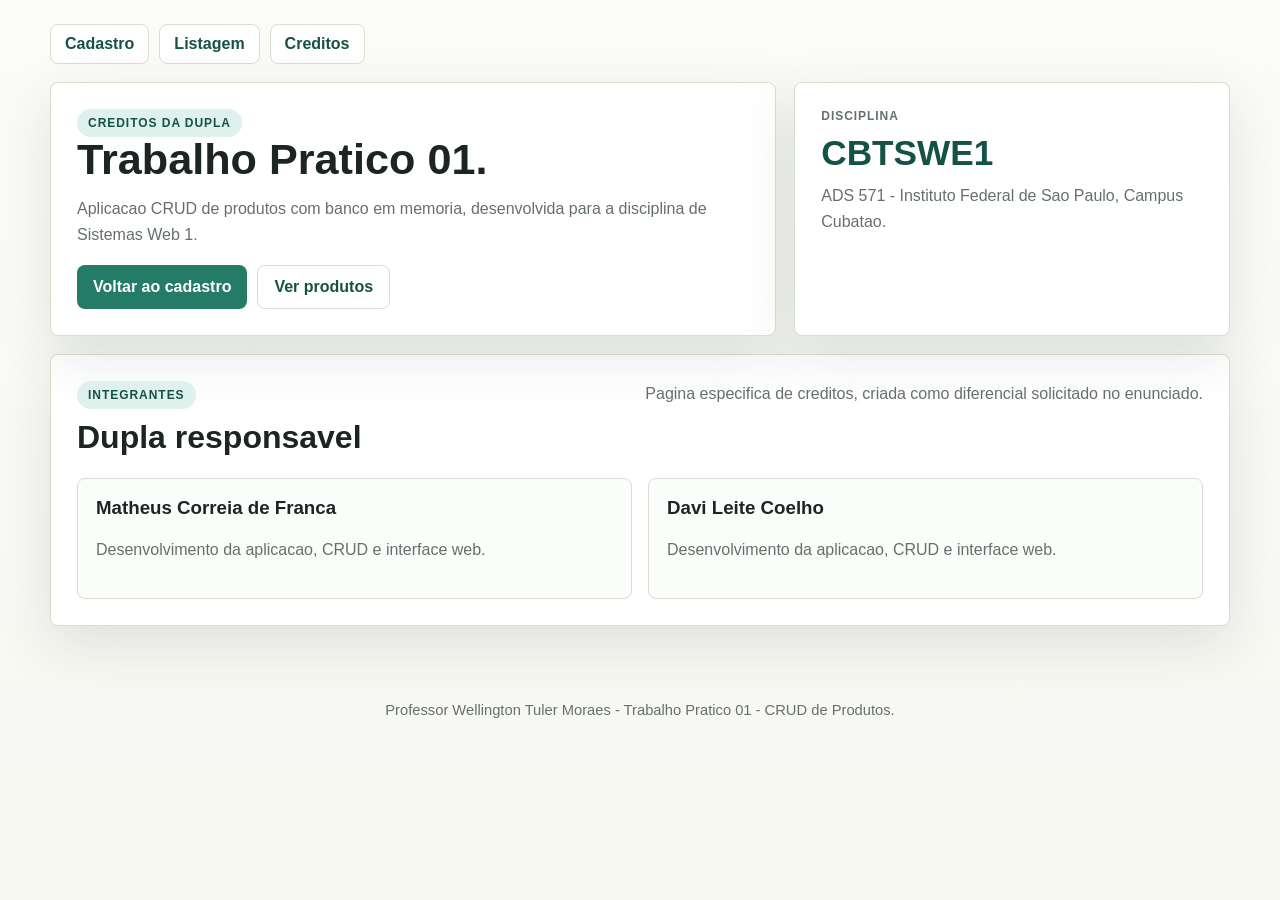
==== src/main/webapp/creditos.html @ f468942f "TP02-CBTSWE1: CRUD completo com banco em memória, validação, UI moderna e deploy automático - 11 ser" ====
<!DOCTYPE html>
<html lang="pt-BR">
<head>
    <meta charset="UTF-8">
    <meta name="viewport" content="width=device-width, initial-scale=1.0">
    <title>Creditos</title>
    <link rel="stylesheet" href="style.css">
</head>
<body>
    <main class="page">
        <nav class="menu">
            <a href="index.html">Cadastro</a>
            <a href="ViewServlet">Listagem</a>
            <a href="creditos.html">Creditos</a>
        </nav>

        <section class="hero">
            <article class="hero-card">
                <span class="eyebrow">Creditos da dupla</span>
                <h1>Trabalho Pratico 01.</h1>
                <p class="hero-copy">Aplicacao CRUD de produtos com banco em memoria, desenvolvida para a disciplina de Sistemas Web 1.</p>
                <div class="actions">
                    <a href="index.html" class="btn btn-primary">Voltar ao cadastro</a>
                    <a href="ViewServlet" class="btn btn-secondary">Ver produtos</a>
                </div>
            </article>

            <aside class="hero-aside">
                <div class="stat-card">
                    <div class="stat-label">Disciplina</div>
                    <div class="stat-value">CBTSWE1</div>
                    <p class="stat-note">ADS 571 - Instituto Federal de Sao Paulo, Campus Cubatao.</p>
                </div>
            </aside>
        </section>

        <section class="panel">
            <div class="panel-header">
                <div>
                    <span class="eyebrow">Integrantes</span>
                    <h2 class="panel-title">Dupla responsavel</h2>
                </div>
                <p>Pagina especifica de creditos, criada como diferencial solicitado no enunciado.</p>
            </div>

            <div class="credits-list">
                <article class="credit-card">
                    <h3>Matheus Correia de Franca</h3>
                    <p>Desenvolvimento da aplicacao, CRUD e interface web.</p>
                </article>
                <article class="credit-card">
                    <h3>Davi Leite Coelho</h3>
                    <p>Desenvolvimento da aplicacao, CRUD e interface web.</p>
                </article>
            </div>
        </section>
    </main>

    <footer class="footer">
        Professor Wellington Tuler Moraes - Trabalho Pratico 01 - CRUD de Produtos.
    </footer>
</body>
</html>
---- src/main/webapp/style.css ----
:root {
    --bg: #f7f7f2;
    --panel: #ffffff;
    --line: #d8ddd2;
    --text: #1d2522;
    --muted: #66706b;
    --brand: #247c68;
    --brand-deep: #155246;
    --brand-soft: #dff1ec;
    --accent: #c4872c;
    --danger: #a84536;
    --shadow: 0 18px 55px rgba(31, 49, 43, 0.12);
}

* { box-sizing: border-box; }

body {
    margin: 0;
    min-height: 100vh;
    font-family: "Segoe UI", Arial, sans-serif;
    color: var(--text);
    background: linear-gradient(180deg, #fbfcf8 0%, var(--bg) 100%);
}

a { color: inherit; text-decoration: none; }

.page {
    width: min(1180px, calc(100% - 32px));
    margin: 0 auto;
    padding: 24px 0 48px;
}

.menu {
    display: flex;
    flex-wrap: wrap;
    gap: 10px;
    margin-bottom: 18px;
}

.menu a {
    border: 1px solid var(--line);
    border-radius: 8px;
    background: var(--panel);
    padding: 10px 14px;
    color: var(--brand-deep);
    font-weight: 700;
}

.hero {
    display: grid;
    grid-template-columns: 1.25fr 0.75fr;
    gap: 18px;
    margin-bottom: 18px;
}

.hero-card,
.panel,
.stat-card,
.message-card,
.table-wrap {
    background: var(--panel);
    border: 1px solid var(--line);
    border-radius: 8px;
    box-shadow: var(--shadow);
}

.hero-card,
.panel,
.stat-card,
.message-card {
    padding: 26px;
}

.eyebrow {
    display: inline-flex;
    border-radius: 999px;
    padding: 7px 11px;
    background: var(--brand-soft);
    color: var(--brand-deep);
    font-size: 12px;
    font-weight: 800;
    letter-spacing: 0.08em;
    text-transform: uppercase;
}

h1,
h2,
h3,
p {
    margin-top: 0;
}

h1 {
    margin-bottom: 14px;
    font-size: 2.7rem;
    line-height: 1.04;
}

.hero-copy,
.panel p,
.stat-note,
.hint,
.footer,
.message-card p {
    color: var(--muted);
    line-height: 1.65;
}

.actions,
.form-actions,
.secondary-actions {
    display: flex;
    flex-wrap: wrap;
    gap: 10px;
}

.centered { justify-content: center; }

.btn {
    border: 0;
    border-radius: 8px;
    padding: 12px 16px;
    display: inline-flex;
    align-items: center;
    justify-content: center;
    min-height: 42px;
    font-weight: 800;
    cursor: pointer;
}

.btn-primary {
    background: var(--brand);
    color: #fff;
}

.btn-secondary {
    border: 1px solid var(--line);
    background: #fff;
    color: var(--brand-deep);
}

.btn-ghost {
    border: 1px solid rgba(168, 69, 54, 0.24);
    background: rgba(168, 69, 54, 0.08);
    color: var(--danger);
}

.hero-aside {
    display: grid;
    gap: 18px;
}

.stat-label {
    color: var(--muted);
    font-size: 12px;
    font-weight: 800;
    letter-spacing: 0.08em;
    text-transform: uppercase;
}

.stat-value {
    margin: 10px 0;
    font-size: 2.2rem;
    font-weight: 900;
    color: var(--brand-deep);
}

.panel-header {
    display: flex;
    justify-content: space-between;
    gap: 16px;
    align-items: flex-start;
    margin-bottom: 22px;
}

.panel-title {
    margin: 10px 0 0;
    font-size: 2rem;
}

.grid-2 {
    display: grid;
    grid-template-columns: repeat(2, minmax(0, 1fr));
    gap: 16px;
}

.field {
    display: grid;
    gap: 7px;
}

.field.full { grid-column: 1 / -1; }

label {
    font-weight: 800;
}

input,
textarea {
    width: 100%;
    border: 1px solid var(--line);
    border-radius: 8px;
    background: #fff;
    padding: 13px 14px;
    font: inherit;
    color: var(--text);
}

input:focus,
textarea:focus {
    outline: 3px solid rgba(36, 124, 104, 0.16);
    border-color: var(--brand);
}

.form-actions {
    margin-top: 22px;
}

.table-wrap {
    overflow-x: auto;
}

table {
    width: 100%;
    min-width: 920px;
    border-collapse: collapse;
}

th,
td {
    padding: 14px 12px;
    text-align: left;
    border-bottom: 1px solid var(--line);
    vertical-align: top;
}

thead {
    background: #edf5f2;
}

.pill {
    display: inline-flex;
    padding: 6px 10px;
    border-radius: 999px;
    background: var(--brand-soft);
    color: var(--brand-deep);
    font-weight: 800;
}

.toast {
    margin-top: 16px;
    display: inline-flex;
    border-radius: 8px;
    padding: 10px 12px;
    background: #fff7e8;
    color: #6f4b12;
    border: 1px solid #efd7aa;
    font-weight: 700;
}

.empty-state,
.message-layout {
    text-align: center;
}

.message-layout {
    min-height: calc(100vh - 92px);
    display: grid;
    place-items: center;
}

.message-card {
    width: min(720px, 100%);
}

.credits-list {
    display: grid;
    grid-template-columns: repeat(2, minmax(0, 1fr));
    gap: 16px;
}

.credit-card {
    border: 1px solid var(--line);
    border-radius: 8px;
    padding: 18px;
    background: #fbfdfb;
}

.footer {
    width: min(1180px, calc(100% - 32px));
    margin: 24px auto 0;
    text-align: center;
    font-size: 0.92rem;
}

@media (max-width: 820px) {
    .hero,
    .grid-2,
    .credits-list {
        grid-template-columns: 1fr;
    }

    h1 {
        font-size: 2.1rem;
    }

    .panel-header {
        display: block;
    }
}

@media (max-width: 560px) {
    .actions,
    .form-actions,
    .secondary-actions {
        flex-direction: column;
    }

    .btn {
        width: 100%;
    }
}
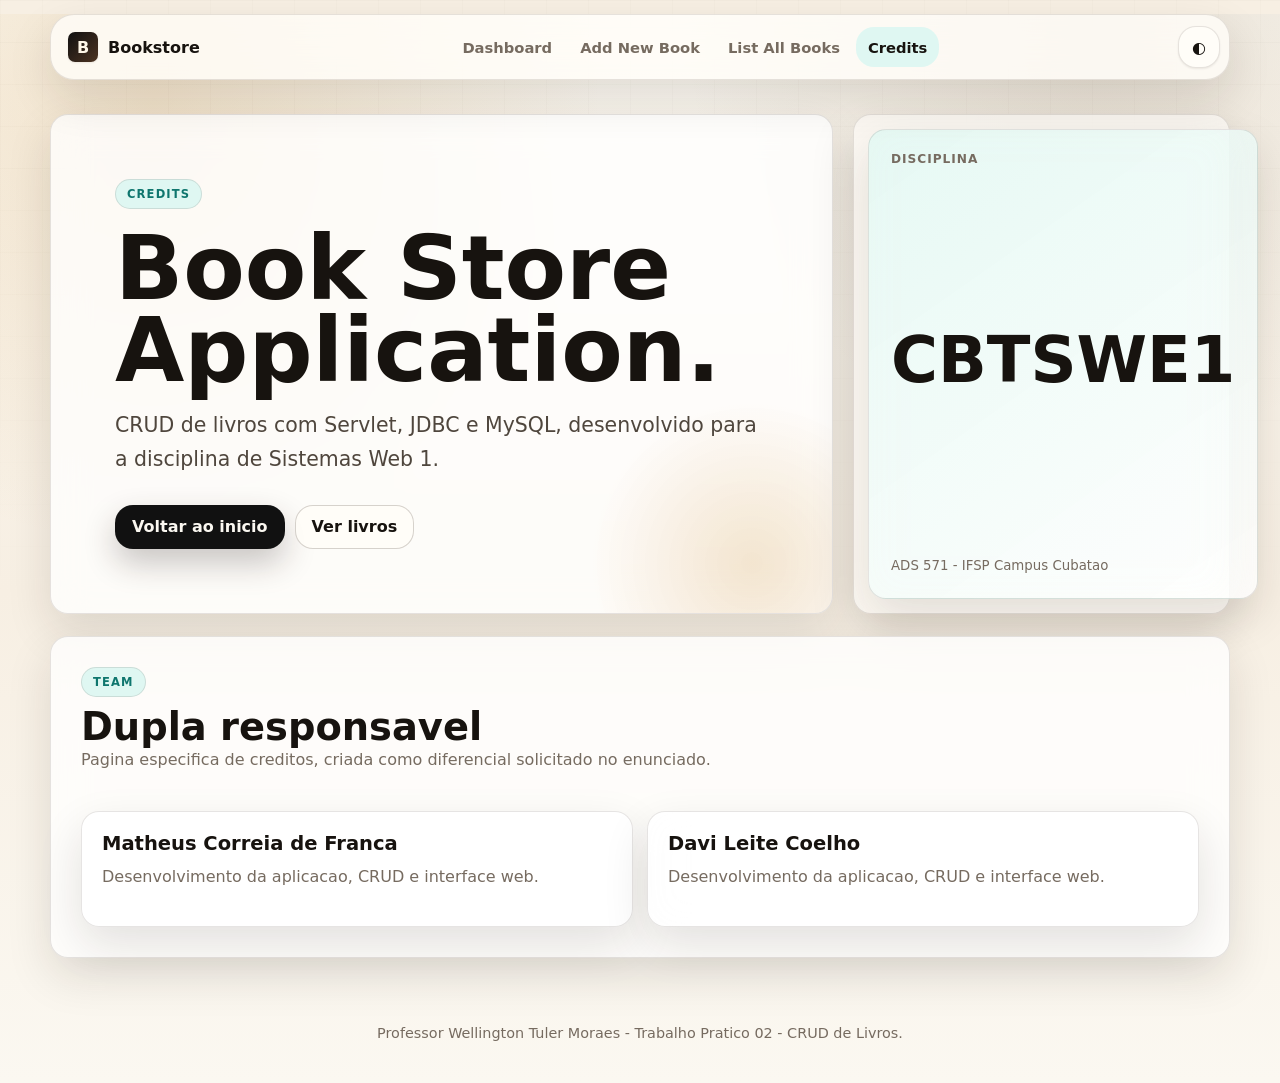
==== commit bace8a33: "Primeiro commit" ====
--- a/src/main/webapp/creditos.html
+++ b/src/main/webapp/creditos.html
@@ -3,44 +3,58 @@
 <head>
     <meta charset="UTF-8">
     <meta name="viewport" content="width=device-width, initial-scale=1.0">
-    <title>Creditos</title>
-    <link rel="stylesheet" href="style.css">
+    <meta name="theme-color" content="#f7efe3">
+    <title>Creditos - Bookstore</title>
+    <link rel="stylesheet" href="style.css?v=tp03-premium-v2">
+    <script src="app.js?v=tp03-premium-v2" defer></script>
 </head>
 <body>
-    <main class="page">
-        <nav class="menu">
-            <a href="index.html">Cadastro</a>
-            <a href="ViewServlet">Listagem</a>
-            <a href="creditos.html">Creditos</a>
+    <header class="topbar">
+        <nav class="nav nav-shell" aria-label="Navegacao principal">
+            <a href="index.html" class="brand brand-link">
+                <span class="brand-mark" aria-hidden="true">B</span>
+                <span>Bookstore</span>
+            </a>
+            <div class="nav-links">
+                <a href="index.html" class="nav-link">Dashboard</a>
+                <a href="new" class="nav-link">Add New Book</a>
+                <a href="list" class="nav-link">List All Books</a>
+                <a href="creditos.html" class="nav-link active" aria-current="page">Credits</a>
+            </div>
+            <button class="theme-toggle" type="button" aria-label="Alternar tema" data-theme-toggle>
+                <span aria-hidden="true">◐</span>
+            </button>
         </nav>
+    </header>
 
-        <section class="hero">
-            <article class="hero-card">
-                <span class="eyebrow">Creditos da dupla</span>
-                <h1>Trabalho Pratico 01.</h1>
-                <p class="hero-copy">Aplicacao CRUD de produtos com banco em memoria, desenvolvida para a disciplina de Sistemas Web 1.</p>
+    <main class="app-shell page-shell">
+        <section class="hero" aria-labelledby="credits-title">
+            <div class="hero-content">
+                <span class="eyebrow">Credits</span>
+                <h1 id="credits-title">Book Store Application.</h1>
+                <p class="hero-copy">CRUD de livros com Servlet, JDBC e MySQL, desenvolvido para a disciplina de Sistemas Web 1.</p>
                 <div class="actions">
-                    <a href="index.html" class="btn btn-primary">Voltar ao cadastro</a>
-                    <a href="ViewServlet" class="btn btn-secondary">Ver produtos</a>
+                    <a href="index.html" class="btn btn-primary">Voltar ao inicio</a>
+                    <a href="list" class="btn btn-secondary">Ver livros</a>
                 </div>
-            </article>
+            </div>
 
-            <aside class="hero-aside">
-                <div class="stat-card">
-                    <div class="stat-label">Disciplina</div>
-                    <div class="stat-value">CBTSWE1</div>
-                    <p class="stat-note">ADS 571 - Instituto Federal de Sao Paulo, Campus Cubatao.</p>
+            <aside class="hero-metrics" aria-label="Informacoes academicas">
+                <div class="metric-card accent">
+                    <span>Disciplina</span>
+                    <strong>CBTSWE1</strong>
+                    <small>ADS 571 - IFSP Campus Cubatao</small>
                 </div>
             </aside>
         </section>
 
-        <section class="panel">
-            <div class="panel-header">
+        <section class="catalog-panel" aria-labelledby="team-title">
+            <div class="section-header">
                 <div>
-                    <span class="eyebrow">Integrantes</span>
-                    <h2 class="panel-title">Dupla responsavel</h2>
+                    <span class="eyebrow">Team</span>
+                    <h2 id="team-title">Dupla responsavel</h2>
+                    <p>Pagina especifica de creditos, criada como diferencial solicitado no enunciado.</p>
                 </div>
-                <p>Pagina especifica de creditos, criada como diferencial solicitado no enunciado.</p>
             </div>
 
             <div class="credits-list">
@@ -57,7 +71,7 @@
     </main>
 
     <footer class="footer">
-        Professor Wellington Tuler Moraes - Trabalho Pratico 01 - CRUD de Produtos.
+        Professor Wellington Tuler Moraes - Trabalho Pratico 02 - CRUD de Livros.
     </footer>
 </body>
 </html>
--- a/src/main/webapp/style.css
+++ b/src/main/webapp/style.css
@@ -1,85 +1,338 @@
+/* premium-ui-v2 */
 :root {
-    --bg: #f7f7f2;
-    --panel: #ffffff;
-    --line: #d8ddd2;
-    --text: #1d2522;
-    --muted: #66706b;
-    --brand: #247c68;
-    --brand-deep: #155246;
-    --brand-soft: #dff1ec;
-    --accent: #c4872c;
-    --danger: #a84536;
-    --shadow: 0 18px 55px rgba(31, 49, 43, 0.12);
+    color-scheme: light;
+    --color-bg: #eef4f1;
+    --color-surface: #ffffff;
+    --color-primary: #0f766e;
+    --color-primary-dark: #134e4a;
+    --color-text: #0f172a;
+    --color-muted: #64748b;
+    --color-border: rgba(15, 23, 42, 0.12);
+    --radius-sm: 10px;
+    --radius-md: 18px;
+    --radius-lg: 30px;
+    --bg: #f7efe3;
+    --bg-2: #fbf8f1;
+    --surface: rgba(255, 255, 255, 0.78);
+    --surface-solid: #fffdf8;
+    --surface-muted: #f3eadc;
+    --text: #17130f;
+    --text-soft: #4f463d;
+    --muted: #766b60;
+    --line: rgba(52, 39, 26, 0.12);
+    --line-strong: rgba(52, 39, 26, 0.2);
+    --brand: var(--color-primary);
+    --brand-2: #0ea5a3;
+    --brand-soft: #dff7f2;
+    --ink: #111111;
+    --success: #087f5b;
+    --success-soft: #e8f7ef;
+    --danger: #b42318;
+    --danger-soft: #fff1ed;
+    --focus: rgba(155, 92, 37, 0.28);
+    --shadow-sm: 0 1px 2px rgba(33, 26, 18, 0.08);
+    --shadow-md: 0 18px 46px rgba(33, 26, 18, 0.12);
+    --shadow-lg: 0 34px 90px rgba(33, 26, 18, 0.18);
+    --radius: var(--radius-md);
+    --space: 16px;
+}
+
+html[data-theme="dark"] {
+    color-scheme: dark;
+    --color-bg: #0f172a;
+    --color-surface: #111827;
+    --color-primary: #5eead4;
+    --color-primary-dark: #2dd4bf;
+    --color-text: #f8fafc;
+    --color-muted: #94a3b8;
+    --color-border: rgba(248, 250, 252, 0.14);
+    --bg: #11100f;
+    --bg-2: #181512;
+    --surface: rgba(32, 28, 23, 0.8);
+    --surface-solid: #201c17;
+    --surface-muted: #28231d;
+    --text: #fff8ef;
+    --text-soft: #ded1c1;
+    --muted: #aa9d8d;
+    --line: rgba(255, 244, 230, 0.12);
+    --line-strong: rgba(255, 244, 230, 0.22);
+    --brand: #f0b45f;
+    --brand-2: #d48b39;
+    --brand-soft: rgba(240, 180, 95, 0.16);
+    --ink: #fff8ef;
+    --success: #69db9c;
+    --success-soft: rgba(105, 219, 156, 0.14);
+    --danger: #ff8a7a;
+    --danger-soft: rgba(255, 138, 122, 0.14);
+    --focus: rgba(240, 180, 95, 0.35);
+    --shadow-sm: 0 1px 2px rgba(0, 0, 0, 0.28);
+    --shadow-md: 0 18px 46px rgba(0, 0, 0, 0.34);
+    --shadow-lg: 0 34px 90px rgba(0, 0, 0, 0.48);
 }
 
 * { box-sizing: border-box; }
+
+html {
+    min-height: 100%;
+    scroll-behavior: smooth;
+    background: var(--bg);
+}
 
 body {
     margin: 0;
     min-height: 100vh;
-    font-family: "Segoe UI", Arial, sans-serif;
-    color: var(--text);
-    background: linear-gradient(180deg, #fbfcf8 0%, var(--bg) 100%);
+    color: var(--text);
+    font-family: Inter, ui-sans-serif, system-ui, -apple-system, BlinkMacSystemFont, "Segoe UI", Arial, sans-serif;
+    background:
+        radial-gradient(circle at 12% 8%, rgba(209, 154, 74, 0.22), transparent 28rem),
+        radial-gradient(circle at 86% 2%, rgba(117, 84, 45, 0.14), transparent 26rem),
+        linear-gradient(180deg, var(--bg-2) 0%, var(--bg) 54%, var(--bg-2) 100%);
+}
+
+body::before {
+    content: "";
+    position: fixed;
+    inset: 0;
+    pointer-events: none;
+    background-image:
+        linear-gradient(rgba(52, 39, 26, 0.035) 1px, transparent 1px),
+        linear-gradient(90deg, rgba(52, 39, 26, 0.03) 1px, transparent 1px);
+    background-size: 42px 42px;
+    mask-image: linear-gradient(180deg, rgba(0, 0, 0, 0.55), transparent 72%);
 }
 
 a { color: inherit; text-decoration: none; }
 
-.page {
-    width: min(1180px, calc(100% - 32px));
+button,
+input,
+select,
+textarea {
+    font: inherit;
+}
+
+button { cursor: pointer; }
+
+:focus-visible {
+    outline: 3px solid var(--focus);
+    outline-offset: 3px;
+}
+
+.sr-only {
+    position: absolute;
+    width: 1px;
+    height: 1px;
+    padding: 0;
+    margin: -1px;
+    overflow: hidden;
+    clip: rect(0, 0, 0, 0);
+    white-space: nowrap;
+    border: 0;
+}
+
+.topbar {
+    position: sticky;
+    top: 14px;
+    z-index: 20;
+    width: min(1180px, calc(100% - 28px));
+    margin: 14px auto 0;
+}
+
+.nav,
+.nav-shell,
+.legacy-nav {
+    display: flex;
+    gap: 10px;
+    align-items: center;
+    padding: 9px;
+    border: 1px solid var(--line);
+    border-radius: calc(var(--radius) + 6px);
+    background: color-mix(in srgb, var(--surface-solid) 82%, transparent);
+    box-shadow: var(--shadow-md);
+    backdrop-filter: blur(18px);
+}
+
+.brand,
+.brand-link {
+    display: inline-flex;
+    gap: 10px;
+    align-items: center;
+    min-height: 42px;
+    padding: 8px 12px 8px 8px;
+    border-radius: var(--radius);
+    color: var(--text);
+    font-weight: 800;
+    letter-spacing: 0;
+}
+
+.brand-mark {
+    width: 30px;
+    height: 30px;
+    display: grid;
+    place-items: center;
+    border-radius: 7px;
+    background: linear-gradient(135deg, var(--ink), #4c3322);
+    color: #fff7e8;
+    box-shadow: var(--shadow-sm);
+}
+
+.nav-links {
+    display: flex;
+    flex: 1;
+    justify-content: center;
+    gap: 4px;
+}
+
+.nav-link,
+.nav-links a,
+.legacy-nav a {
+    min-height: 40px;
+    display: inline-flex;
+    align-items: center;
+    border-radius: var(--radius);
+    padding: 9px 12px;
+    color: var(--muted);
+    font-family: ui-sans-serif, system-ui, -apple-system, BlinkMacSystemFont, "Segoe UI", Arial, sans-serif;
+    font-size: 0.92rem;
+    font-weight: 700;
+    transition: background 180ms ease, color 180ms ease, transform 180ms ease;
+}
+
+.nav-link:hover,
+.nav-links a:hover,
+.legacy-nav a:hover,
+.nav-link.active,
+.nav-links a.active {
+    background: var(--brand-soft);
+    color: var(--text);
+}
+
+.theme-toggle {
+    width: 42px;
+    height: 42px;
+    border: 1px solid var(--line);
+    border-radius: var(--radius);
+    background: var(--surface-solid);
+    color: var(--text);
+    box-shadow: var(--shadow-sm);
+}
+
+.app-shell,
+.page-shell {
+    width: min(1180px, calc(100% - 28px));
     margin: 0 auto;
-    padding: 24px 0 48px;
-}
-
-.menu {
+    padding: 34px 0 64px;
+}
+
+.hero {
+    display: grid;
+    grid-template-columns: minmax(0, 1.35fr) minmax(286px, 0.65fr);
+    gap: 20px;
+    margin-bottom: 22px;
+}
+
+.hero-card,
+.hero-content,
+.hero-metrics,
+.editor-note,
+.section,
+.card,
+.catalog-panel,
+.form-card,
+.preview-card,
+.message-card,
+.panel,
+.metric-card,
+.detail-card,
+.credit-card {
+    border: 1px solid var(--line);
+    border-radius: var(--radius);
+    background: var(--surface);
+    box-shadow: var(--shadow-md);
+    backdrop-filter: blur(18px);
+}
+
+.hero-content {
+    min-height: 390px;
     display: flex;
-    flex-wrap: wrap;
-    gap: 10px;
-    margin-bottom: 18px;
-}
-
-.menu a {
+    flex-direction: column;
+    justify-content: center;
+    padding: clamp(28px, 5vw, 64px);
+    overflow: hidden;
+    position: relative;
+}
+
+.hero-content::after {
+    content: "";
+    position: absolute;
+    right: -90px;
+    bottom: -120px;
+    width: 340px;
+    height: 340px;
+    border-radius: 50%;
+    background: radial-gradient(circle, rgba(209, 154, 74, 0.24), transparent 67%);
+}
+
+.hero-content > * {
+    position: relative;
+    z-index: 1;
+}
+
+.hero-metrics {
+    display: grid;
+    gap: 14px;
+    padding: 14px;
+    background: color-mix(in srgb, var(--surface-solid) 72%, transparent);
+}
+
+.metric-card {
+    min-height: 162px;
+    display: flex;
+    flex-direction: column;
+    justify-content: space-between;
+    padding: 22px;
+}
+
+.metric-card.accent {
+    background:
+        linear-gradient(145deg, color-mix(in srgb, var(--brand-soft) 80%, transparent), var(--surface));
+}
+
+.metric-card span,
+.editor-note span {
+    color: var(--muted);
+    font-family: ui-sans-serif, system-ui, sans-serif;
+    font-size: 0.76rem;
+    font-weight: 800;
+    letter-spacing: 0.08em;
+    text-transform: uppercase;
+}
+
+.metric-card strong {
+    color: var(--text);
+    font-size: clamp(2.4rem, 5vw, 4rem);
+    line-height: 0.95;
+}
+
+.metric-card small,
+.editor-note p {
+    color: var(--muted);
+    font-family: ui-sans-serif, system-ui, sans-serif;
+    line-height: 1.5;
+}
+
+.eyebrow {
+    width: fit-content;
+    display: inline-flex;
+    align-items: center;
     border: 1px solid var(--line);
-    border-radius: 8px;
-    background: var(--panel);
-    padding: 10px 14px;
-    color: var(--brand-deep);
-    font-weight: 700;
-}
-
-.hero {
-    display: grid;
-    grid-template-columns: 1.25fr 0.75fr;
-    gap: 18px;
-    margin-bottom: 18px;
-}
-
-.hero-card,
-.panel,
-.stat-card,
-.message-card,
-.table-wrap {
-    background: var(--panel);
-    border: 1px solid var(--line);
-    border-radius: 8px;
-    box-shadow: var(--shadow);
-}
-
-.hero-card,
-.panel,
-.stat-card,
-.message-card {
-    padding: 26px;
-}
-
-.eyebrow {
-    display: inline-flex;
     border-radius: 999px;
     padding: 7px 11px;
     background: var(--brand-soft);
-    color: var(--brand-deep);
-    font-size: 12px;
-    font-weight: 800;
-    letter-spacing: 0.08em;
+    color: var(--brand);
+    font-family: ui-sans-serif, system-ui, sans-serif;
+    font-size: 0.72rem;
+    font-weight: 850;
+    letter-spacing: 0.1em;
     text-transform: uppercase;
 }
 
@@ -91,228 +344,576 @@
 }
 
 h1 {
-    margin-bottom: 14px;
-    font-size: 2.7rem;
-    line-height: 1.04;
-}
-
-.hero-copy,
-.panel p,
-.stat-note,
-.hint,
+    max-width: 820px;
+    margin: 18px 0 16px;
+    color: var(--text);
+    font-size: clamp(3rem, 7vw, 6.7rem);
+    font-weight: 820;
+    line-height: 0.92;
+    letter-spacing: 0;
+}
+
+h2 {
+    margin: 10px 0 0;
+    font-size: clamp(1.7rem, 3vw, 2.65rem);
+    line-height: 1.05;
+}
+
+h3 {
+    margin-bottom: 8px;
+    font-size: 1.22rem;
+    line-height: 1.22;
+}
+
+.hero-copy {
+    max-width: 690px;
+    margin-bottom: 28px;
+    color: var(--text-soft);
+    font-size: clamp(1.06rem, 2vw, 1.28rem);
+    line-height: 1.68;
+}
+
+.actions,
+.form-actions,
+.card-actions {
+    display: flex;
+    flex-wrap: wrap;
+    gap: 10px;
+    align-items: center;
+}
+
+.btn {
+    min-height: 44px;
+    display: inline-flex;
+    align-items: center;
+    justify-content: center;
+    border: 1px solid transparent;
+    border-radius: var(--radius);
+    padding: 11px 16px;
+    font-family: ui-sans-serif, system-ui, sans-serif;
+    font-weight: 800;
+    transition: transform 180ms ease, box-shadow 180ms ease, background 180ms ease, border-color 180ms ease;
+}
+
+.btn:hover {
+    transform: translateY(-1px);
+}
+
+.btn-primary {
+    background: var(--ink);
+    color: var(--bg-2);
+    box-shadow: 0 14px 32px rgba(23, 19, 15, 0.24);
+}
+
+.btn-secondary {
+    border-color: var(--line-strong);
+    background: color-mix(in srgb, var(--surface-solid) 88%, transparent);
+    color: var(--text);
+}
+
+.btn-danger {
+    border-color: color-mix(in srgb, var(--danger) 34%, transparent);
+    background: var(--danger-soft);
+    color: var(--danger);
+}
+
+.btn-small {
+    min-height: 36px;
+    padding: 8px 11px;
+    font-size: 0.88rem;
+}
+
+.alert,
+.toast {
+    width: fit-content;
+    display: inline-flex;
+    gap: 8px;
+    align-items: center;
+    margin-top: 16px;
+    border: 1px solid color-mix(in srgb, var(--success) 28%, transparent);
+    border-radius: var(--radius);
+    padding: 10px 12px;
+    background: var(--success-soft);
+    color: var(--success);
+    font-family: ui-sans-serif, system-ui, sans-serif;
+    font-weight: 800;
+}
+
+.status-dot {
+    width: 8px;
+    height: 8px;
+    border-radius: 999px;
+    background: currentColor;
+}
+
+.catalog-panel,
+.form-card,
+.preview-card,
+.panel {
+    padding: clamp(18px, 3vw, 30px);
+}
+
+.section-header {
+    display: flex;
+    justify-content: space-between;
+    gap: 20px;
+    align-items: flex-start;
+    margin-bottom: 22px;
+}
+
+.section-header p,
+.detail-text,
+.credit-card p,
+.field-help,
+.empty-state p,
+.book-author,
 .footer,
 .message-card p {
     color: var(--muted);
-    line-height: 1.65;
-}
-
-.actions,
-.form-actions,
-.secondary-actions {
+    line-height: 1.62;
+}
+
+.catalog-tools {
+    min-width: min(460px, 100%);
+    display: grid;
+    grid-template-columns: 1fr 154px;
+    gap: 10px;
+}
+
+.input,
+input,
+select {
+    width: 100%;
+    min-height: 46px;
+    border: 1px solid var(--line-strong);
+    border-radius: var(--radius);
+    background: color-mix(in srgb, var(--surface-solid) 88%, transparent);
+    color: var(--text);
+    padding: 11px 13px;
+    font-family: ui-sans-serif, system-ui, sans-serif;
+    box-shadow: var(--shadow-sm);
+    transition: border-color 180ms ease, box-shadow 180ms ease, background 180ms ease;
+}
+
+.input::placeholder,
+input::placeholder {
+    color: color-mix(in srgb, var(--muted) 70%, transparent);
+}
+
+.input:focus,
+input:focus,
+select:focus {
+    outline: 0;
+    border-color: var(--brand);
+    box-shadow: 0 0 0 4px var(--focus);
+}
+
+.input.is-invalid,
+input.is-invalid {
+    border-color: var(--danger);
+    box-shadow: 0 0 0 4px color-mix(in srgb, var(--danger) 18%, transparent);
+}
+
+.book-grid,
+.catalog-grid {
+    display: grid;
+    grid-template-columns: repeat(3, minmax(0, 1fr));
+    gap: 16px;
+}
+
+.book-card {
+    display: grid;
+    grid-template-columns: 96px minmax(0, 1fr);
+    gap: 16px;
+    min-height: 210px;
+    border: 1px solid var(--line);
+    border-radius: var(--radius);
+    padding: 14px;
+    background: color-mix(in srgb, var(--surface-solid) 82%, transparent);
+    box-shadow: var(--shadow-sm);
+    transition: transform 180ms ease, box-shadow 180ms ease, border-color 180ms ease;
+}
+
+.book-card:hover {
+    transform: translateY(-3px);
+    border-color: var(--line-strong);
+    box-shadow: var(--shadow-md);
+}
+
+.book-cover {
+    min-height: 172px;
+    display: grid;
+    place-items: center;
+    border-radius: var(--radius);
+    color: #fff8ef;
+    font-size: 1.5rem;
+    font-weight: 850;
+    box-shadow: inset 0 1px 0 rgba(255, 255, 255, 0.28), var(--shadow-md);
+    position: relative;
+    overflow: hidden;
+}
+
+.book-cover::after {
+    content: "";
+    position: absolute;
+    inset: 12px auto 12px 12px;
+    width: 4px;
+    border-radius: 999px;
+    background: rgba(255, 255, 255, 0.38);
+}
+
+.tone-1 { background: linear-gradient(150deg, #1e293b, #8b5cf6); }
+.tone-2 { background: linear-gradient(150deg, #7c2d12, #f59e0b); }
+.tone-3 { background: linear-gradient(150deg, #064e3b, #14b8a6); }
+.tone-4 { background: linear-gradient(150deg, #312e81, #38bdf8); }
+.tone-5 { background: linear-gradient(150deg, #3f1d1c, #d97706); }
+
+.book-content {
+    min-width: 0;
+    display: flex;
+    flex-direction: column;
+}
+
+.book-meta {
     display: flex;
     flex-wrap: wrap;
-    gap: 10px;
-}
-
-.centered { justify-content: center; }
-
-.btn {
-    border: 0;
-    border-radius: 8px;
-    padding: 12px 16px;
+    gap: 8px;
+    align-items: center;
+    margin-bottom: 12px;
+    color: var(--muted);
+    font-family: ui-sans-serif, system-ui, sans-serif;
+    font-size: 0.8rem;
+    font-weight: 750;
+}
+
+.badge,
+.pill {
     display: inline-flex;
     align-items: center;
-    justify-content: center;
-    min-height: 42px;
+    border: 1px solid var(--line);
+    border-radius: 999px;
+    padding: 4px 8px;
+    background: var(--brand-soft);
+    color: var(--brand);
+}
+
+.book-card h3 {
+    display: -webkit-box;
+    overflow: hidden;
+    -webkit-line-clamp: 2;
+    -webkit-box-orient: vertical;
+}
+
+.book-footer {
+    margin-top: auto;
+    display: grid;
+    gap: 14px;
+}
+
+.price {
+    color: var(--text);
+    font-size: 1.4rem;
+    line-height: 1;
+}
+
+.editor-layout {
+    display: grid;
+    grid-template-columns: minmax(280px, 0.42fr) minmax(0, 0.58fr);
+    gap: 20px;
+    align-items: start;
+}
+
+.editor-note {
+    padding: 24px;
+    align-self: stretch;
+}
+
+.editor-note strong {
+    display: block;
+    margin: 12px 0;
+    font-size: 2.4rem;
+}
+
+.flow-steps {
+    display: flex;
+    flex-wrap: wrap;
+    gap: 8px;
+    font-family: ui-sans-serif, system-ui, sans-serif;
+}
+
+.flow-steps span {
+    border: 1px solid var(--line);
+    border-radius: 999px;
+    padding: 8px 11px;
+    color: var(--muted);
+    background: color-mix(in srgb, var(--surface-solid) 72%, transparent);
     font-weight: 800;
-    cursor: pointer;
-}
-
-.btn-primary {
-    background: var(--brand);
-    color: #fff;
-}
-
-.btn-secondary {
-    border: 1px solid var(--line);
-    background: #fff;
-    color: var(--brand-deep);
-}
-
-.btn-ghost {
-    border: 1px solid rgba(168, 69, 54, 0.24);
-    background: rgba(168, 69, 54, 0.08);
+}
+
+.flow-steps .active {
+    background: var(--ink);
+    color: var(--bg-2);
+}
+
+.preview-card {
+    position: sticky;
+    top: 104px;
+    display: grid;
+    gap: 16px;
+}
+
+.hero-cover {
+    min-height: 280px;
+    font-size: 2.3rem;
+}
+
+.preview-card h2 {
+    margin-top: 0;
+}
+
+.preview-card strong {
+    color: var(--brand);
+    font-size: 1.7rem;
+}
+
+.form-grid {
+    display: grid;
+    grid-template-columns: repeat(2, minmax(0, 1fr));
+    gap: 18px;
+}
+
+.field {
+    display: grid;
+    gap: 8px;
+}
+
+.field.full { grid-column: 1 / -1; }
+
+label {
+    color: var(--text);
+    font-family: ui-sans-serif, system-ui, sans-serif;
+    font-weight: 850;
+}
+
+.field-help,
+.field-error {
+    font-family: ui-sans-serif, system-ui, sans-serif;
+    font-size: 0.86rem;
+}
+
+.field-error {
+    display: none;
     color: var(--danger);
-}
-
-.hero-aside {
-    display: grid;
-    gap: 18px;
-}
-
-.stat-label {
+    font-weight: 750;
+}
+
+.field.has-error .field-error {
+    display: block;
+}
+
+.currency-input {
+    display: grid;
+    grid-template-columns: auto minmax(0, 1fr);
+    align-items: center;
+    border: 1px solid var(--line-strong);
+    border-radius: var(--radius);
+    background: color-mix(in srgb, var(--surface-solid) 88%, transparent);
+    box-shadow: var(--shadow-sm);
+    overflow: hidden;
+}
+
+.currency-input:focus-within {
+    border-color: var(--brand);
+    box-shadow: 0 0 0 4px var(--focus);
+}
+
+.currency-input span {
+    padding: 0 12px;
     color: var(--muted);
-    font-size: 12px;
-    font-weight: 800;
+    font-family: ui-sans-serif, system-ui, sans-serif;
+    font-weight: 850;
+}
+
+.currency-input input {
+    border: 0;
+    border-left: 1px solid var(--line);
+    border-radius: 0;
+    box-shadow: none;
+    background: transparent;
+}
+
+.currency-input input:focus {
+    box-shadow: none;
+}
+
+.empty-state {
+    display: grid;
+    justify-items: center;
+    gap: 12px;
+    padding: 58px 22px;
+    text-align: center;
+}
+
+.empty-state[hidden] { display: none; }
+
+.empty-cover {
+    width: 76px;
+    height: 106px;
+    display: grid;
+    place-items: center;
+    border-radius: var(--radius);
+    background: linear-gradient(150deg, #1e293b, #d19a4a);
+    color: #fff7e8;
+    font-size: 2rem;
+    font-weight: 850;
+    box-shadow: var(--shadow-md);
+}
+
+.detail-grid,
+.credits-list {
+    display: grid;
+    grid-template-columns: repeat(4, minmax(0, 1fr));
+    gap: 14px;
+}
+
+.credits-list {
+    grid-template-columns: repeat(2, minmax(0, 1fr));
+}
+
+.detail-card,
+.credit-card {
+    padding: 20px;
+}
+
+.detail-label {
+    color: var(--muted);
+    font-family: ui-sans-serif, system-ui, sans-serif;
+    font-size: 0.76rem;
+    font-weight: 850;
     letter-spacing: 0.08em;
     text-transform: uppercase;
 }
 
-.stat-value {
-    margin: 10px 0;
-    font-size: 2.2rem;
-    font-weight: 900;
-    color: var(--brand-deep);
-}
-
-.panel-header {
-    display: flex;
-    justify-content: space-between;
-    gap: 16px;
-    align-items: flex-start;
-    margin-bottom: 22px;
-}
-
-.panel-title {
-    margin: 10px 0 0;
-    font-size: 2rem;
-}
-
-.grid-2 {
-    display: grid;
-    grid-template-columns: repeat(2, minmax(0, 1fr));
-    gap: 16px;
-}
-
-.field {
-    display: grid;
-    gap: 7px;
-}
-
-.field.full { grid-column: 1 / -1; }
-
-label {
-    font-weight: 800;
-}
-
-input,
-textarea {
-    width: 100%;
-    border: 1px solid var(--line);
-    border-radius: 8px;
-    background: #fff;
-    padding: 13px 14px;
-    font: inherit;
-    color: var(--text);
-}
-
-input:focus,
-textarea:focus {
-    outline: 3px solid rgba(36, 124, 104, 0.16);
-    border-color: var(--brand);
-}
-
-.form-actions {
-    margin-top: 22px;
-}
-
-.table-wrap {
-    overflow-x: auto;
-}
-
-table {
-    width: 100%;
-    min-width: 920px;
-    border-collapse: collapse;
-}
-
-th,
-td {
-    padding: 14px 12px;
-    text-align: left;
-    border-bottom: 1px solid var(--line);
-    vertical-align: top;
-}
-
-thead {
-    background: #edf5f2;
-}
-
-.pill {
-    display: inline-flex;
-    padding: 6px 10px;
-    border-radius: 999px;
-    background: var(--brand-soft);
-    color: var(--brand-deep);
-    font-weight: 800;
-}
-
-.toast {
-    margin-top: 16px;
-    display: inline-flex;
-    border-radius: 8px;
-    padding: 10px 12px;
-    background: #fff7e8;
-    color: #6f4b12;
-    border: 1px solid #efd7aa;
-    font-weight: 700;
-}
-
-.empty-state,
+.detail-value {
+    margin-top: 8px;
+    color: var(--text);
+    font-size: 1.18rem;
+    font-weight: 850;
+}
+
 .message-layout {
-    text-align: center;
-}
-
-.message-layout {
-    min-height: calc(100vh - 92px);
+    min-height: calc(100vh - 140px);
     display: grid;
     place-items: center;
 }
 
 .message-card {
     width: min(720px, 100%);
-}
-
-.credits-list {
-    display: grid;
-    grid-template-columns: repeat(2, minmax(0, 1fr));
-    gap: 16px;
-}
-
-.credit-card {
-    border: 1px solid var(--line);
-    border-radius: 8px;
-    padding: 18px;
-    background: #fbfdfb;
+    padding: clamp(28px, 5vw, 54px);
+    text-align: center;
 }
 
 .footer {
-    width: min(1180px, calc(100% - 32px));
-    margin: 24px auto 0;
+    width: min(1180px, calc(100% - 28px));
+    margin: 0 auto;
+    padding: 0 0 38px;
+    color: var(--muted);
     text-align: center;
-    font-size: 0.92rem;
+    font-family: ui-sans-serif, system-ui, sans-serif;
+    font-size: 0.9rem;
+}
+
+@media (prefers-reduced-motion: reduce) {
+    *,
+    *::before,
+    *::after {
+        scroll-behavior: auto !important;
+        transition: none !important;
+    }
+}
+
+@media (max-width: 1040px) {
+    .catalog-grid {
+        grid-template-columns: repeat(2, minmax(0, 1fr));
+    }
+
+    .detail-grid {
+        grid-template-columns: repeat(2, minmax(0, 1fr));
+    }
 }
 
 @media (max-width: 820px) {
+    .topbar {
+        position: static;
+    }
+
+    .nav-shell {
+        align-items: stretch;
+        flex-wrap: wrap;
+    }
+
+    .brand-link {
+        flex: 1;
+    }
+
+    .nav-links {
+        order: 3;
+        width: 100%;
+        justify-content: flex-start;
+        overflow-x: auto;
+        padding-bottom: 2px;
+    }
+
     .hero,
-    .grid-2,
+    .editor-layout {
+        grid-template-columns: 1fr;
+    }
+
+    .hero-content {
+        min-height: auto;
+    }
+
+    .preview-card {
+        position: static;
+    }
+
+    .section-header {
+        display: grid;
+    }
+
+    .catalog-tools {
+        min-width: 0;
+        grid-template-columns: 1fr;
+    }
+}
+
+@media (max-width: 640px) {
+    .page-shell,
+    .topbar,
+    .footer {
+        width: min(100% - 22px, 1180px);
+    }
+
+    .catalog-grid,
+    .form-grid,
+    .detail-grid,
     .credits-list {
         grid-template-columns: 1fr;
     }
 
-    h1 {
-        font-size: 2.1rem;
-    }
-
-    .panel-header {
-        display: block;
-    }
-}
-
-@media (max-width: 560px) {
-    .actions,
+    .book-card {
+        grid-template-columns: 82px minmax(0, 1fr);
+        gap: 12px;
+    }
+
+    .book-cover {
+        min-height: 138px;
+    }
+
+    .card-actions,
     .form-actions,
-    .secondary-actions {
+    .actions {
+        align-items: stretch;
         flex-direction: column;
     }
 
